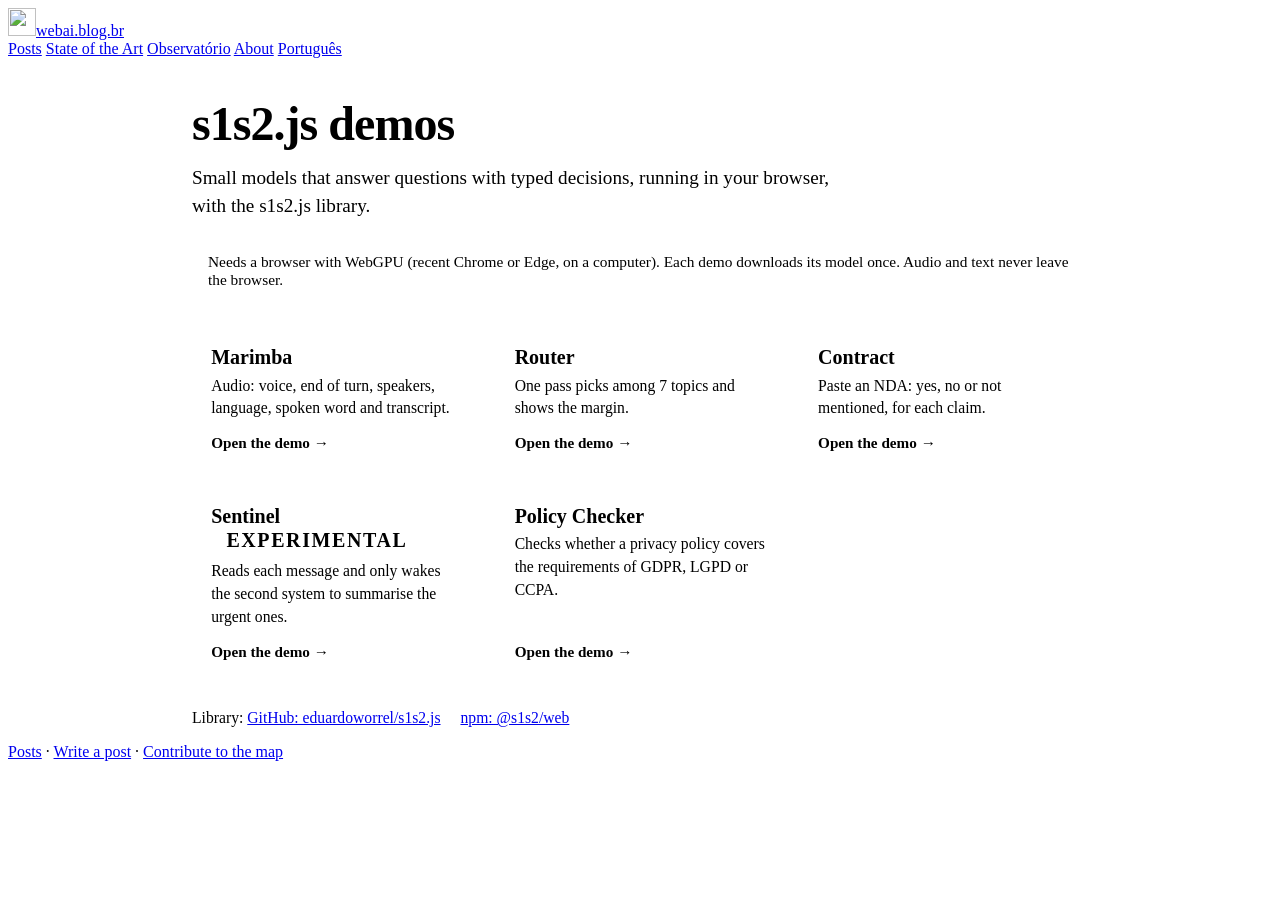
==== demos/s1s2/index.html @ 45f03c27 "Move s1s2.js demos under /demos/s1s2/, add index, slim Marimba page" ====
<!doctype html>
<html lang="pt-BR">
<head>
<meta charset="utf-8">
<meta name="viewport" content="width=device-width, initial-scale=1">
<title>Demos s1s2.js · webai.blog.br</title>
<meta name="description" content="Modelos pequenos que respondem perguntas com decisões tipadas, rodando no seu navegador, com a biblioteca s1s2.js.">
<link rel="canonical" href="https://webai.blog.br/demos/s1s2/">
<meta property="og:title" content="Demos s1s2.js">
<meta property="og:description" content="Modelos pequenos com decisões tipadas, no seu navegador.">
<meta property="og:type" content="website">
<meta property="og:url" content="https://webai.blog.br/demos/s1s2/">
<meta name="color-scheme" content="light">
<link rel="icon" href="/favicon.svg" type="image/svg+xml">
<link rel="preload" href="/fonts/atkinson-hyperlegible-next-latin-wght-normal.woff2" as="font" type="font/woff2" crossorigin>
<link rel="stylesheet" href="/style.css">
<style>
  .demo { max-width: 56rem; margin: 0 auto; padding-top: 2.5rem; }
  .demo h1 { font-size: clamp(2rem, 5vw, 3rem); line-height: 1.1; letter-spacing: -.02em; margin: 0 0 .8rem; }
  .demo .lede { font-size: 1.2rem; line-height: 1.5; color: var(--fg2); margin: 0 0 1.2rem; max-width: 42rem; }
  .aviso { background: var(--accent-soft); border-left: 4px solid var(--accent); border-radius: 0 12px 12px 0; padding: .8rem 1rem; font-size: .96rem; margin: 0 0 1.6rem; }
  .aviso p { margin: 0; max-width: none; }
  .cartoes { list-style: none; padding: 0; margin: 0 0 1.8rem; display: grid; gap: .9rem; grid-template-columns: repeat(auto-fill, minmax(16rem, 1fr)); }
  .cartoes li { max-width: none; margin: 0; display: flex; }
  .cartao { display: flex; flex-direction: column; gap: .35rem; width: 100%; border: 1px solid var(--line); border-radius: 14px; padding: 1.1rem 1.2rem; background: #fff; color: var(--fg); text-decoration: none; min-width: 0; }
  .cartao:hover { border-color: var(--accent); }
  .cartao b { font-size: 1.25rem; line-height: 1.2; color: var(--accent-ink); }
  .cartao span { font-size: .98rem; line-height: 1.45; color: var(--fg2); }
  .cartao .ir { margin-top: auto; padding-top: .4rem; font-weight: 600; color: var(--accent); font-size: .95rem; }
  .etiqueta { font: 700 .74rem/1 var(--mono); letter-spacing: .08em; text-transform: uppercase; color: var(--accent-ink); background: var(--accent-bg); padding: .25rem .55rem; border-radius: 999px; margin-left: .4rem; vertical-align: .15em; white-space: nowrap; }
  .lib { font-size: .98rem; color: var(--fg2); }
  .lib a { margin-right: 1rem; }
  :focus-visible { outline: 3px solid var(--accent); outline-offset: 2px; }
  .cartao:focus-visible { outline-offset: 3px; }
</style>
</head>
<body>
<header class="topo">
<a class="marca" href="/" id="home"><img src="/logo.svg" alt="" width="28" height="28"><span>webai.blog.br</span></a>
<nav aria-label="webai.blog.br">
<a href="/" data-t="nav_posts"></a>
<a href="https://webai.blog.br/state-of-the-art/">State of the Art</a>
<a href="https://webai.blog.br/observatorio/">Observatório</a>
<a href="/sobre.html" id="about" data-t="nav_about"></a>
<a class="idioma" id="trocar" href="?lang=en" lang="en" hreflang="en">English</a>
</nav>
</header>
<main>
<div class="demo">
<h1 data-t="title"></h1>
<p class="lede" data-t="lede"></p>
<div class="aviso"><p data-t="req"></p></div>
<ul class="cartoes" id="lista"></ul>
<p class="lib"><span data-t="lib"></span> <a href="https://github.com/eduardoworrel/s1s2.js">GitHub: eduardoworrel/s1s2.js</a> <a href="https://www.npmjs.com/package/@s1s2/web">npm: @s1s2/web</a></p>
</div>
</main>
<footer class="rodape">
<p><a href="/" data-t="nav_posts" id="foot-home"></a> · <a href="https://github.com/eduardoworrel/webai.blog.br/blob/main/CONTRIBUTING.md" data-t="foot_write"></a> · <a href="https://github.com/eduardoworrel/state-of-the-art-webai" data-t="foot_map"></a></p>
</footer>
<script>
const TX = {
  "pt-BR": {
    nav_posts: "Posts", nav_about: "Sobre", foot_write: "Escreva um post", foot_map: "Contribua com o mapa",
    title: "Demos s1s2.js",
    lede: "Modelos pequenos que respondem perguntas com decisões tipadas, rodando no seu navegador, com a biblioteca s1s2.js.",
    req: "Precisa de um navegador com WebGPU (Chrome ou Edge recentes, no computador). Cada demo baixa o seu modelo uma vez. O áudio e o texto não saem do navegador.",
    lib: "Biblioteca:", open: "Abrir a demo", exp: "experimental",
    demos: [
      ["marimba", "Marimba", "Áudio: voz, fim de turno, falantes, idioma, palavra dita e transcrição."],
      ["roteador", "Roteador", "Uma passada escolhe entre 7 tópicos e mostra a margem."],
      ["contrato", "Contrato", "Cole um NDA em inglês: sim, não ou não menciona, para cada afirmação."],
      ["sentinela", "Sentinela", "Lê cada mensagem e só acorda o segundo sistema para resumir as urgentes.", true],
      ["policy-checker", "Policy Checker", "Confere se uma política de privacidade cobre os requisitos da GDPR, LGPD ou CCPA."]
    ]
  },
  en: {
    nav_posts: "Posts", nav_about: "About", foot_write: "Write a post", foot_map: "Contribute to the map",
    title: "s1s2.js demos",
    lede: "Small models that answer questions with typed decisions, running in your browser, with the s1s2.js library.",
    req: "Needs a browser with WebGPU (recent Chrome or Edge, on a computer). Each demo downloads its model once. Audio and text never leave the browser.",
    lib: "Library:", open: "Open the demo", exp: "experimental",
    demos: [
      ["marimba", "Marimba", "Audio: voice, end of turn, speakers, language, spoken word and transcript."],
      ["roteador", "Router", "One pass picks among 7 topics and shows the margin."],
      ["contrato", "Contract", "Paste an NDA: yes, no or not mentioned, for each claim."],
      ["sentinela", "Sentinel", "Reads each message and only wakes the second system to summarise the urgent ones.", true],
      ["policy-checker", "Policy Checker", "Checks whether a privacy policy covers the requirements of GDPR, LGPD or CCPA."]
    ]
  }
};
const qs = new URLSearchParams(location.search);
const LANG = (qs.get("lang") ?? navigator.language ?? "en").toLowerCase().startsWith("pt") ? "pt-BR" : "en";
const T = TX[LANG], en = LANG === "en";
const $ = (s) => document.querySelector(s);
document.documentElement.lang = LANG;
document.title = `${T.title} · webai.blog.br`;
$("#home").href = en ? "/en/" : "/"; $("#foot-home").href = en ? "/en/" : "/"; $("#about").href = en ? "/en/about.html" : "/sobre.html";
const sw = $("#trocar"); sw.href = `?lang=${en ? "pt-BR" : "en"}`; sw.textContent = en ? "Português" : "English"; sw.lang = en ? "pt-BR" : "en"; sw.hreflang = sw.lang;
for (const e of document.querySelectorAll("[data-t]")) e.textContent = T[e.dataset.t];
const keep = qs.has("lang") ? `?lang=${LANG}` : "";
for (const [slug, name, line, exp] of T.demos) {
  const li = document.createElement("li"), a = document.createElement("a");
  a.className = "cartao"; a.href = `./${slug}/${keep}`;
  const b = document.createElement("b"); b.textContent = name;
  if (exp) { const t = document.createElement("small"); t.className = "etiqueta"; t.textContent = T.exp; b.append(" ", t); }
  const s = document.createElement("span"); s.textContent = line;
  const go = document.createElement("span"); go.className = "ir"; go.textContent = T.open + " →";
  a.append(b, s, go); li.append(a); $("#lista").append(li);
}
</script>
</body>
</html>
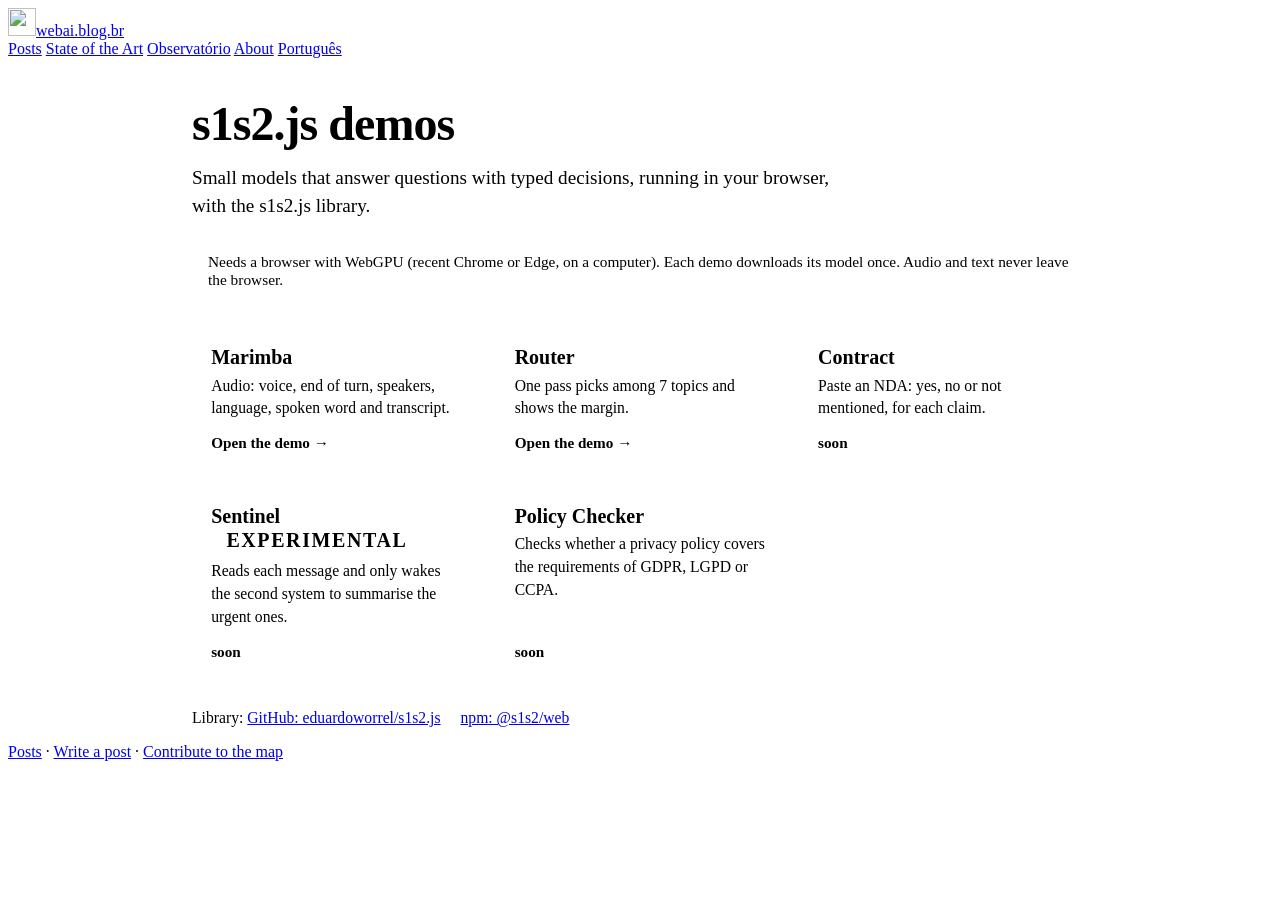
==== commit 2c596a3e: "s1s2 demos index: untested text demos show 'soon' without a link" ====
--- a/demos/s1s2/index.html
+++ b/demos/s1s2/index.html
@@ -64,7 +64,7 @@
     title: "Demos s1s2.js",
     lede: "Modelos pequenos que respondem perguntas com decisões tipadas, rodando no seu navegador, com a biblioteca s1s2.js.",
     req: "Precisa de um navegador com WebGPU (Chrome ou Edge recentes, no computador). Cada demo baixa o seu modelo uma vez. O áudio e o texto não saem do navegador.",
-    lib: "Biblioteca:", open: "Abrir a demo", exp: "experimental",
+    lib: "Biblioteca:", open: "Abrir a demo", exp: "experimental", soon: "em breve",
     demos: [
       ["marimba", "Marimba", "Áudio: voz, fim de turno, falantes, idioma, palavra dita e transcrição."],
       ["roteador", "Roteador", "Uma passada escolhe entre 7 tópicos e mostra a margem."],
@@ -78,7 +78,7 @@
     title: "s1s2.js demos",
     lede: "Small models that answer questions with typed decisions, running in your browser, with the s1s2.js library.",
     req: "Needs a browser with WebGPU (recent Chrome or Edge, on a computer). Each demo downloads its model once. Audio and text never leave the browser.",
-    lib: "Library:", open: "Open the demo", exp: "experimental",
+    lib: "Library:", open: "Open the demo", soon: "soon", exp: "experimental",
     demos: [
       ["marimba", "Marimba", "Audio: voice, end of turn, speakers, language, spoken word and transcript."],
       ["roteador", "Router", "One pass picks among 7 topics and shows the margin."],
@@ -97,14 +97,15 @@
 $("#home").href = en ? "/en/" : "/"; $("#foot-home").href = en ? "/en/" : "/"; $("#about").href = en ? "/en/about.html" : "/sobre.html";
 const sw = $("#trocar"); sw.href = `?lang=${en ? "pt-BR" : "en"}`; sw.textContent = en ? "Português" : "English"; sw.lang = en ? "pt-BR" : "en"; sw.hreflang = sw.lang;
 for (const e of document.querySelectorAll("[data-t]")) e.textContent = T[e.dataset.t];
+const SOON = new Set(["contrato", "sentinela", "policy-checker"]);   // páginas ainda sem teste no navegador: sem link
 const keep = qs.has("lang") ? `?lang=${LANG}` : "";
 for (const [slug, name, line, exp] of T.demos) {
-  const li = document.createElement("li"), a = document.createElement("a");
-  a.className = "cartao"; a.href = `./${slug}/${keep}`;
+  const li = document.createElement("li"), a = document.createElement(SOON.has(slug) ? "div" : "a");
+  a.className = "cartao"; if (SOON.has(slug)) a.setAttribute("aria-disabled", "true"); else a.href = `./${slug}/${keep}`;
   const b = document.createElement("b"); b.textContent = name;
   if (exp) { const t = document.createElement("small"); t.className = "etiqueta"; t.textContent = T.exp; b.append(" ", t); }
   const s = document.createElement("span"); s.textContent = line;
-  const go = document.createElement("span"); go.className = "ir"; go.textContent = T.open + " →";
+  const go = document.createElement("span"); go.className = "ir"; go.textContent = SOON.has(slug) ? T.soon : T.open + " →";
   a.append(b, s, go); li.append(a); $("#lista").append(li);
 }
 </script>
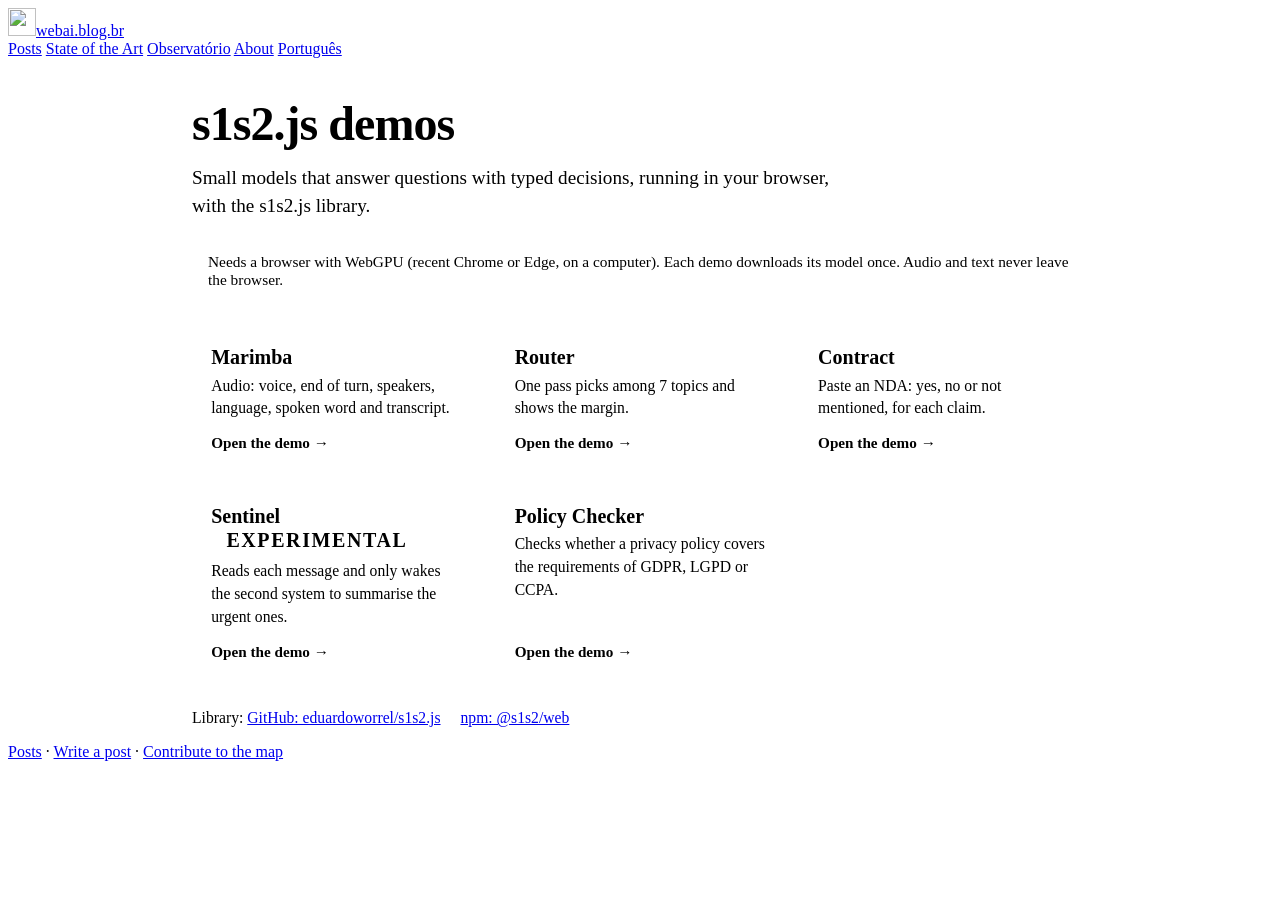
==== commit df733578: "Publish the contract, sentinel and policy-checker demos (tested in Chrome WebGPU)" ====
--- a/demos/s1s2/index.html
+++ b/demos/s1s2/index.html
@@ -97,7 +97,7 @@
 $("#home").href = en ? "/en/" : "/"; $("#foot-home").href = en ? "/en/" : "/"; $("#about").href = en ? "/en/about.html" : "/sobre.html";
 const sw = $("#trocar"); sw.href = `?lang=${en ? "pt-BR" : "en"}`; sw.textContent = en ? "Português" : "English"; sw.lang = en ? "pt-BR" : "en"; sw.hreflang = sw.lang;
 for (const e of document.querySelectorAll("[data-t]")) e.textContent = T[e.dataset.t];
-const SOON = new Set(["contrato", "sentinela", "policy-checker"]);   // páginas ainda sem teste no navegador: sem link
+const SOON = new Set([]);   // demos ainda sem teste no navegador (sem link)
 const keep = qs.has("lang") ? `?lang=${LANG}` : "";
 for (const [slug, name, line, exp] of T.demos) {
   const li = document.createElement("li"), a = document.createElement(SOON.has(slug) ? "div" : "a");
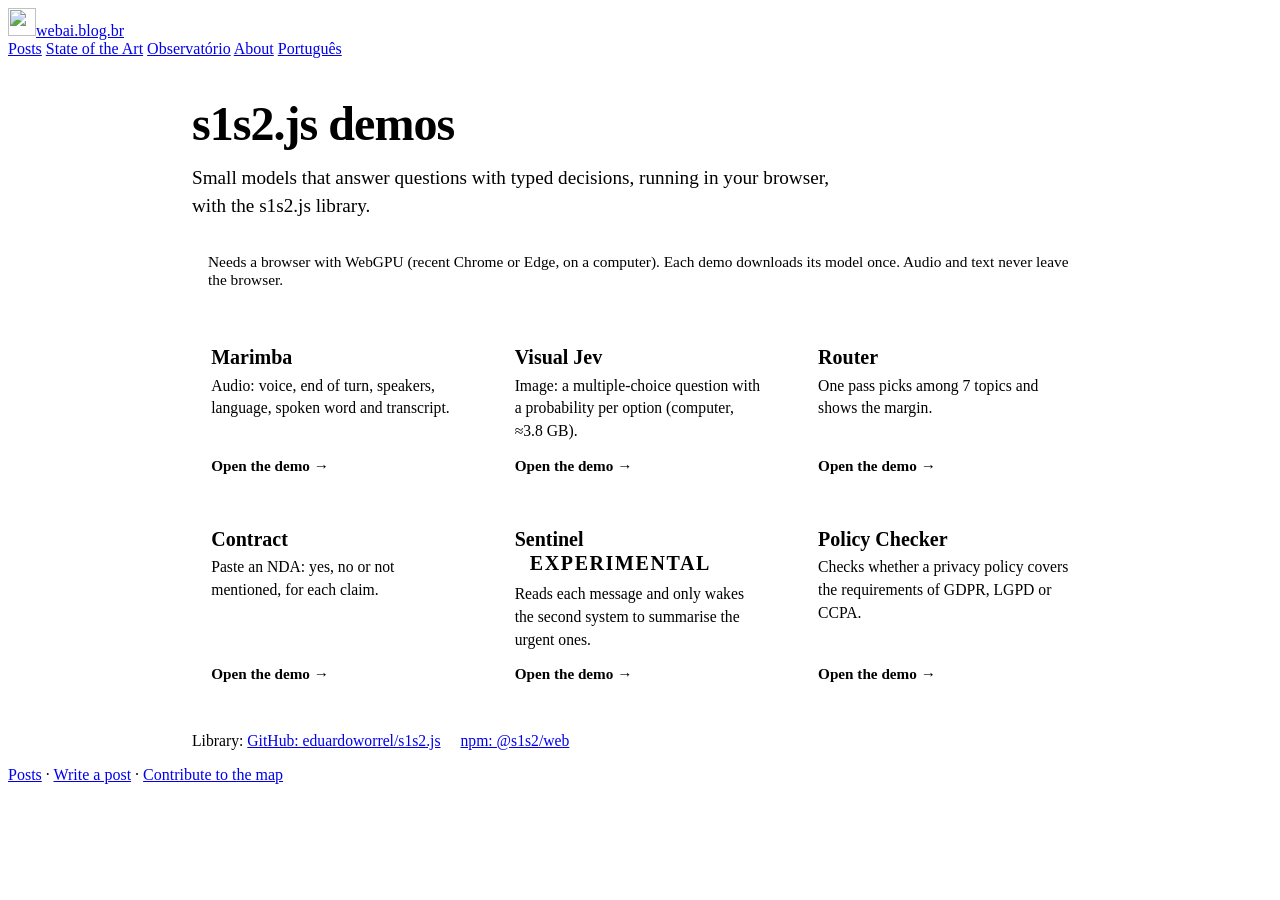
==== commit 650395b4: "Add the Visual Jev image demo" ====
--- a/demos/s1s2/index.html
+++ b/demos/s1s2/index.html
@@ -39,8 +39,8 @@
 <a class="marca" href="/" id="home"><img src="/logo.svg" alt="" width="28" height="28"><span>webai.blog.br</span></a>
 <nav aria-label="webai.blog.br">
 <a href="/" data-t="nav_posts"></a>
-<a href="https://webai.blog.br/state-of-the-art/">State of the Art</a>
-<a href="https://webai.blog.br/observatorio/">Observatório</a>
+<a class="externo" href="https://webai.blog.br/state-of-the-art/" target="_blank" rel="noopener">State of the Art</a>
+<a class="externo" href="https://webai.blog.br/observatorio/" target="_blank" rel="noopener">Observatório</a>
 <a href="/sobre.html" id="about" data-t="nav_about"></a>
 <a class="idioma" id="trocar" href="?lang=en" lang="en" hreflang="en">English</a>
 </nav>
@@ -67,6 +67,7 @@
     lib: "Biblioteca:", open: "Abrir a demo", exp: "experimental", soon: "em breve",
     demos: [
       ["marimba", "Marimba", "Áudio: voz, fim de turno, falantes, idioma, palavra dita e transcrição."],
+      ["imagem", "Visual Jev", "Imagem: pergunta de escolha com probabilidade por opção (computador, ≈3,8 GB)."],
       ["roteador", "Roteador", "Uma passada escolhe entre 7 tópicos e mostra a margem."],
       ["contrato", "Contrato", "Cole um NDA em inglês: sim, não ou não menciona, para cada afirmação."],
       ["sentinela", "Sentinela", "Lê cada mensagem e só acorda o segundo sistema para resumir as urgentes.", true],
@@ -81,6 +82,7 @@
     lib: "Library:", open: "Open the demo", soon: "soon", exp: "experimental",
     demos: [
       ["marimba", "Marimba", "Audio: voice, end of turn, speakers, language, spoken word and transcript."],
+      ["imagem", "Visual Jev", "Image: a multiple-choice question with a probability per option (computer, ≈3.8 GB)."],
       ["roteador", "Router", "One pass picks among 7 topics and shows the margin."],
       ["contrato", "Contract", "Paste an NDA: yes, no or not mentioned, for each claim."],
       ["sentinela", "Sentinel", "Reads each message and only wakes the second system to summarise the urgent ones.", true],
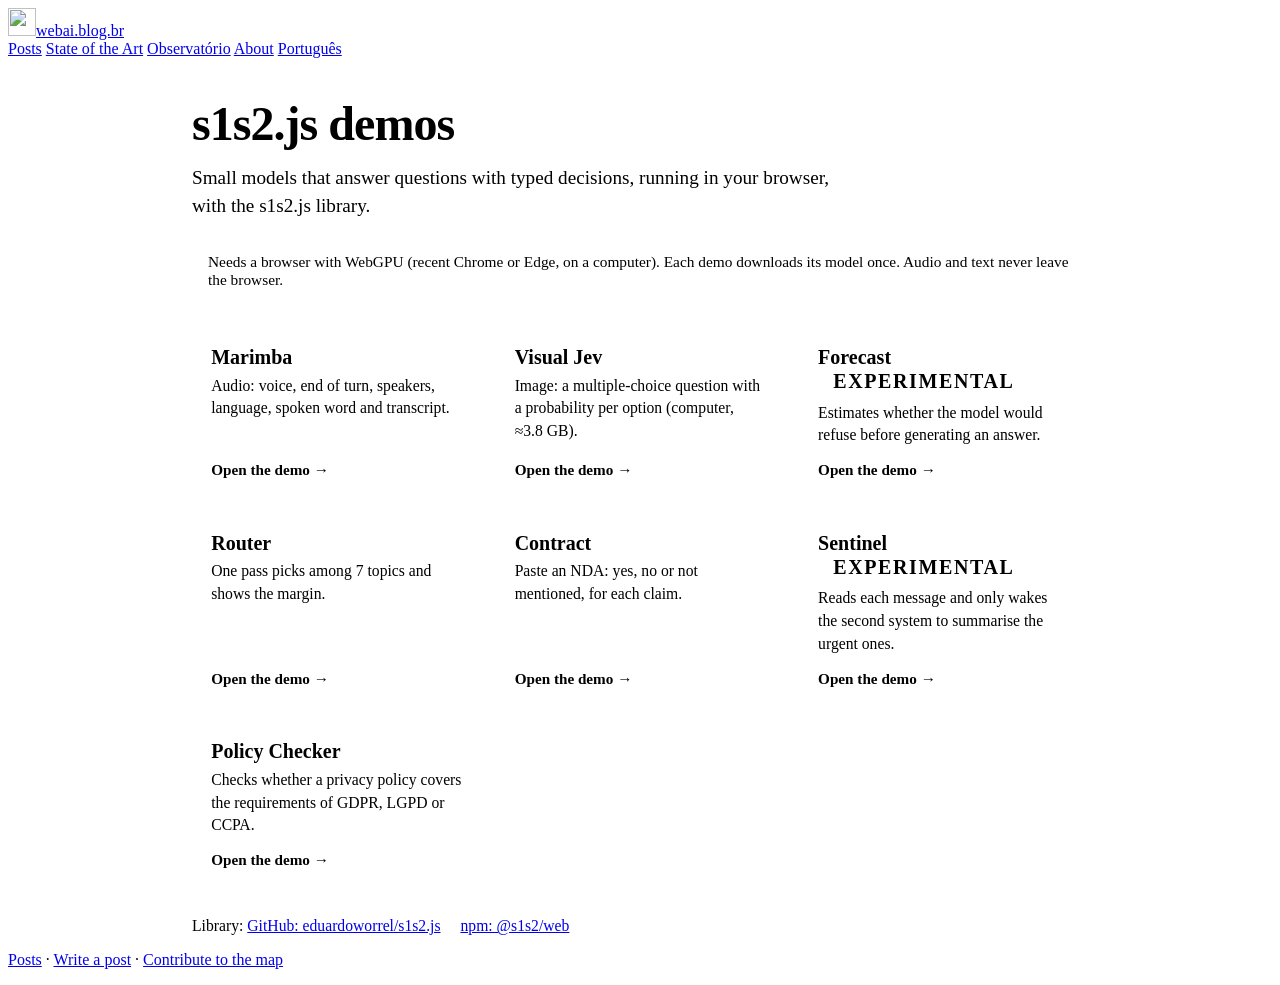
==== commit 02c60ef3: "Publish the experimental refusal forecast demo" ====
--- a/demos/s1s2/index.html
+++ b/demos/s1s2/index.html
@@ -68,6 +68,7 @@
     demos: [
       ["marimba", "Marimba", "Áudio: voz, fim de turno, falantes, idioma, palavra dita e transcrição."],
       ["imagem", "Visual Jev", "Imagem: pergunta de escolha com probabilidade por opção (computador, ≈3,8 GB)."],
+      ["forecast", "Forecast", "Estima a probabilidade de recusa antes de gerar uma resposta.", true],
       ["roteador", "Roteador", "Uma passada escolhe entre 7 tópicos e mostra a margem."],
       ["contrato", "Contrato", "Cole um NDA em inglês: sim, não ou não menciona, para cada afirmação."],
       ["sentinela", "Sentinela", "Lê cada mensagem e só acorda o segundo sistema para resumir as urgentes.", true],
@@ -83,6 +84,7 @@
     demos: [
       ["marimba", "Marimba", "Audio: voice, end of turn, speakers, language, spoken word and transcript."],
       ["imagem", "Visual Jev", "Image: a multiple-choice question with a probability per option (computer, ≈3.8 GB)."],
+      ["forecast", "Forecast", "Estimates whether the model would refuse before generating an answer.", true],
       ["roteador", "Router", "One pass picks among 7 topics and shows the margin."],
       ["contrato", "Contract", "Paste an NDA: yes, no or not mentioned, for each claim."],
       ["sentinela", "Sentinel", "Reads each message and only wakes the second system to summarise the urgent ones.", true],
